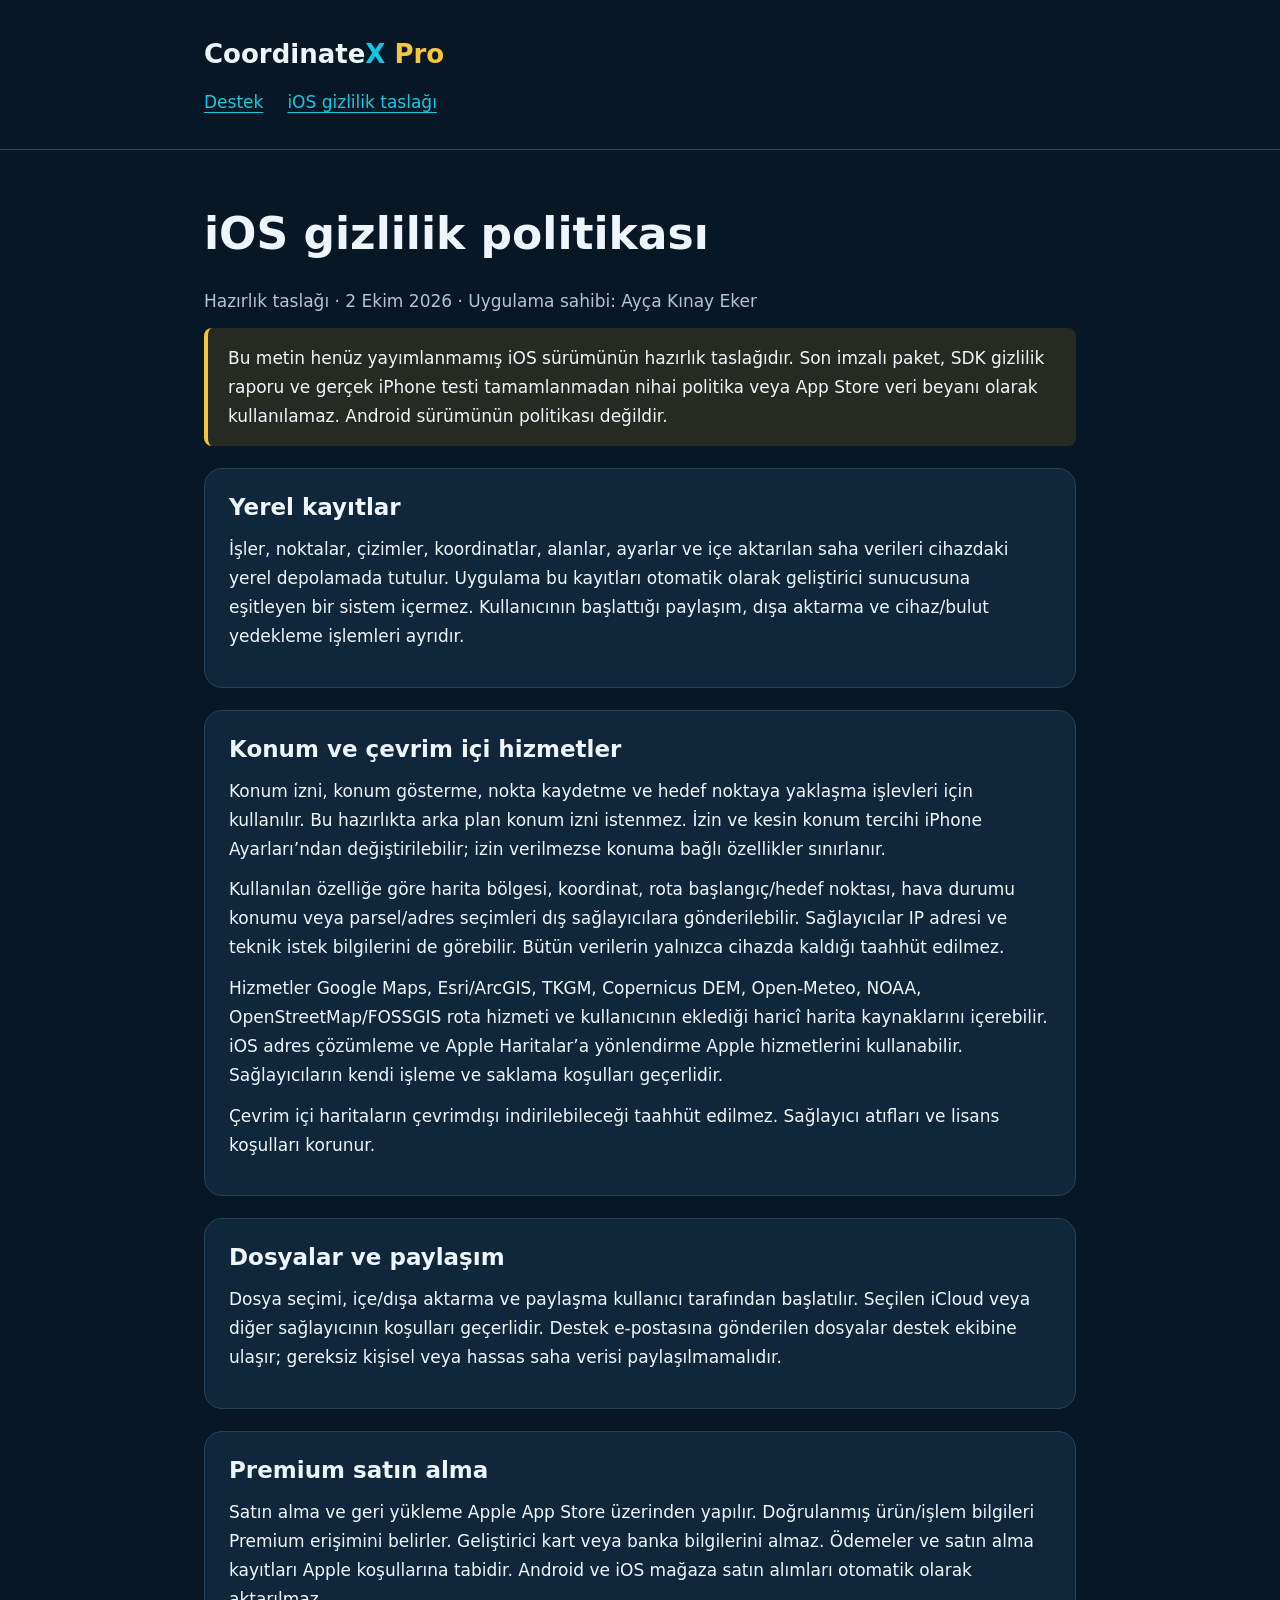
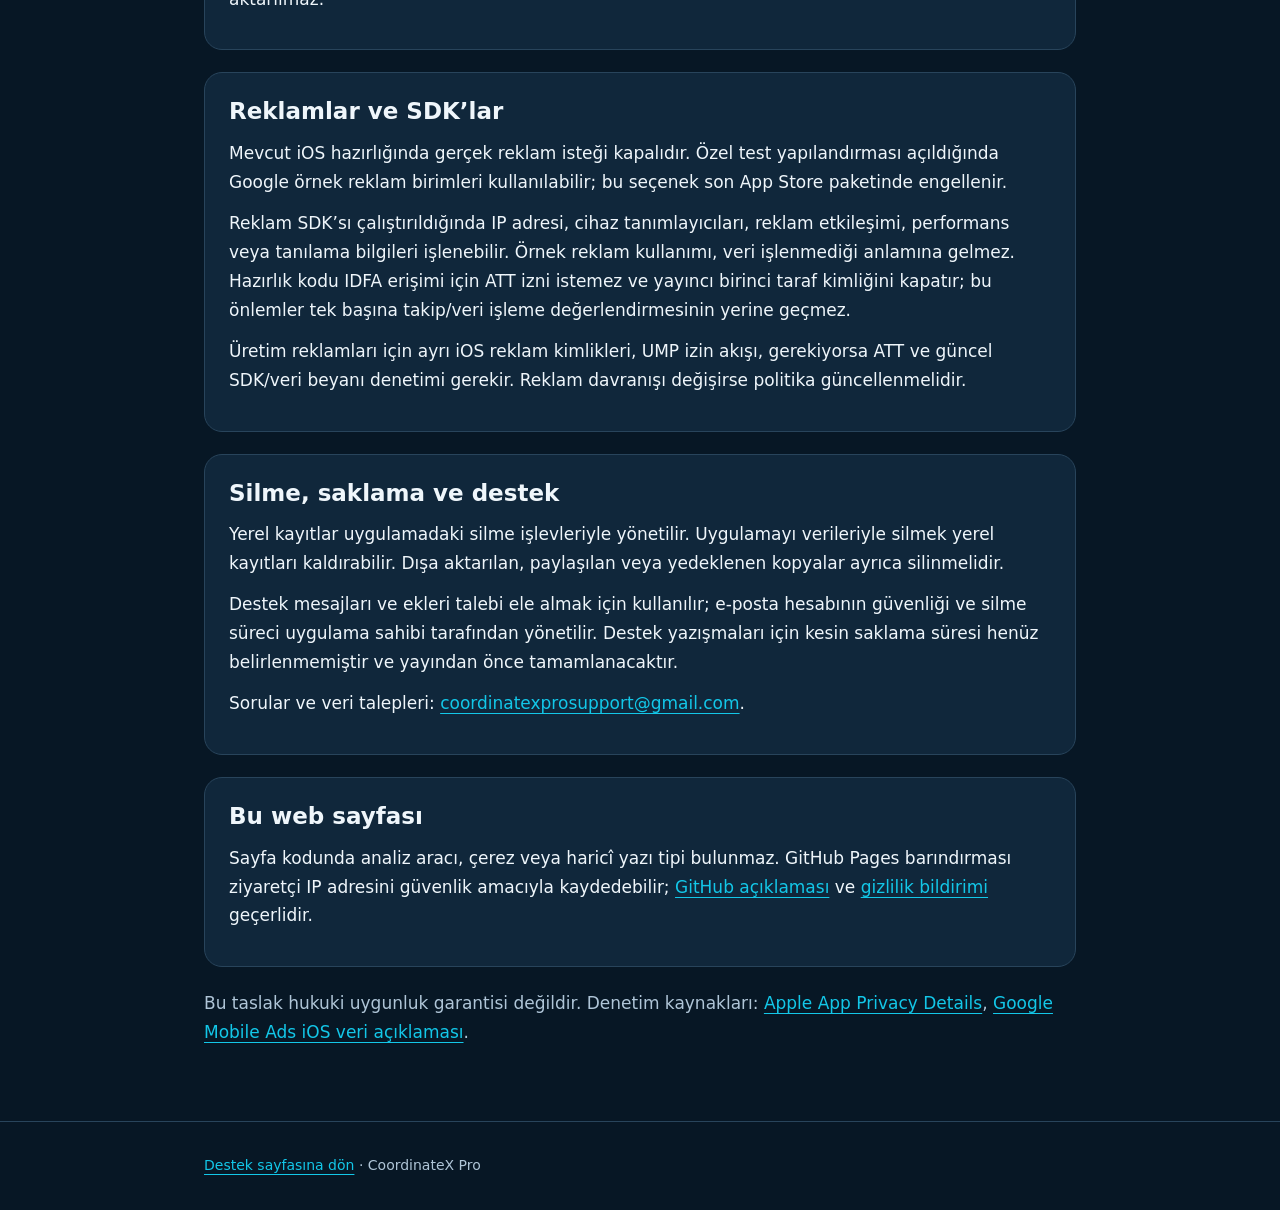
==== privacy.html @ 8caf27b2 "Publish support page and clearly marked iOS privacy draft" ====
<!doctype html>
<html lang="tr">
<head><meta charset="utf-8"><meta name="viewport" content="width=device-width,initial-scale=1"><meta name="robots" content="noindex"><title>CoordinateX Pro — iOS Gizlilik Taslağı</title><link rel="stylesheet" href="styles.css"></head>
<body>
<header><div class="wrap"><a class="brand" href="index.html">Coordinate<span>X</span> <em>Pro</em></a><nav aria-label="Ana menü"><a href="index.html">Destek</a><a href="privacy.html" aria-current="page">iOS gizlilik taslağı</a></nav></div></header>
<main class="wrap"><h1>iOS gizlilik politikası</h1><p class="meta">Hazırlık taslağı · 2 Ekim 2026 · Uygulama sahibi: Ayça Kınay Eker</p>
<div class="notice">Bu metin henüz yayımlanmamış iOS sürümünün hazırlık taslağıdır. Son imzalı paket, SDK gizlilik raporu ve gerçek iPhone testi tamamlanmadan nihai politika veya App Store veri beyanı olarak kullanılamaz. Android sürümünün politikası değildir.</div>
<section class="card"><h2>Yerel kayıtlar</h2><p>İşler, noktalar, çizimler, koordinatlar, alanlar, ayarlar ve içe aktarılan saha verileri cihazdaki yerel depolamada tutulur. Uygulama bu kayıtları otomatik olarak geliştirici sunucusuna eşitleyen bir sistem içermez. Kullanıcının başlattığı paylaşım, dışa aktarma ve cihaz/bulut yedekleme işlemleri ayrıdır.</p></section>
<section class="card"><h2>Konum ve çevrim içi hizmetler</h2><p>Konum izni, konum gösterme, nokta kaydetme ve hedef noktaya yaklaşma işlevleri için kullanılır. Bu hazırlıkta arka plan konum izni istenmez. İzin ve kesin konum tercihi iPhone Ayarları’ndan değiştirilebilir; izin verilmezse konuma bağlı özellikler sınırlanır.</p><p>Kullanılan özelliğe göre harita bölgesi, koordinat, rota başlangıç/hedef noktası, hava durumu konumu veya parsel/adres seçimleri dış sağlayıcılara gönderilebilir. Sağlayıcılar IP adresi ve teknik istek bilgilerini de görebilir. Bütün verilerin yalnızca cihazda kaldığı taahhüt edilmez.</p><p>Hizmetler Google Maps, Esri/ArcGIS, TKGM, Copernicus DEM, Open-Meteo, NOAA, OpenStreetMap/FOSSGIS rota hizmeti ve kullanıcının eklediği haricî harita kaynaklarını içerebilir. iOS adres çözümleme ve Apple Haritalar’a yönlendirme Apple hizmetlerini kullanabilir. Sağlayıcıların kendi işleme ve saklama koşulları geçerlidir.</p><p>Çevrim içi haritaların çevrimdışı indirilebileceği taahhüt edilmez. Sağlayıcı atıfları ve lisans koşulları korunur.</p></section>
<section class="card"><h2>Dosyalar ve paylaşım</h2><p>Dosya seçimi, içe/dışa aktarma ve paylaşma kullanıcı tarafından başlatılır. Seçilen iCloud veya diğer sağlayıcının koşulları geçerlidir. Destek e-postasına gönderilen dosyalar destek ekibine ulaşır; gereksiz kişisel veya hassas saha verisi paylaşılmamalıdır.</p></section>
<section class="card"><h2>Premium satın alma</h2><p>Satın alma ve geri yükleme Apple App Store üzerinden yapılır. Doğrulanmış ürün/işlem bilgileri Premium erişimini belirler. Geliştirici kart veya banka bilgilerini almaz. Ödemeler ve satın alma kayıtları Apple koşullarına tabidir. Android ve iOS mağaza satın alımları otomatik olarak aktarılmaz.</p></section>
<section class="card"><h2>Reklamlar ve SDK’lar</h2><p>Mevcut iOS hazırlığında gerçek reklam isteği kapalıdır. Özel test yapılandırması açıldığında Google örnek reklam birimleri kullanılabilir; bu seçenek son App Store paketinde engellenir.</p><p>Reklam SDK’sı çalıştırıldığında IP adresi, cihaz tanımlayıcıları, reklam etkileşimi, performans veya tanılama bilgileri işlenebilir. Örnek reklam kullanımı, veri işlenmediği anlamına gelmez. Hazırlık kodu IDFA erişimi için ATT izni istemez ve yayıncı birinci taraf kimliğini kapatır; bu önlemler tek başına takip/veri işleme değerlendirmesinin yerine geçmez.</p><p>Üretim reklamları için ayrı iOS reklam kimlikleri, UMP izin akışı, gerekiyorsa ATT ve güncel SDK/veri beyanı denetimi gerekir. Reklam davranışı değişirse politika güncellenmelidir.</p></section>
<section class="card"><h2>Silme, saklama ve destek</h2><p>Yerel kayıtlar uygulamadaki silme işlevleriyle yönetilir. Uygulamayı verileriyle silmek yerel kayıtları kaldırabilir. Dışa aktarılan, paylaşılan veya yedeklenen kopyalar ayrıca silinmelidir.</p><p>Destek mesajları ve ekleri talebi ele almak için kullanılır; e-posta hesabının güvenliği ve silme süreci uygulama sahibi tarafından yönetilir. Destek yazışmaları için kesin saklama süresi henüz belirlenmemiştir ve yayından önce tamamlanacaktır.</p><p>Sorular ve veri talepleri: <a href="mailto:coordinatexprosupport@gmail.com">coordinatexprosupport@gmail.com</a>.</p></section>
<section class="card"><h2>Bu web sayfası</h2><p>Sayfa kodunda analiz aracı, çerez veya haricî yazı tipi bulunmaz. GitHub Pages barındırması ziyaretçi IP adresini güvenlik amacıyla kaydedebilir; <a href="https://docs.github.com/en/pages/getting-started-with-github-pages/what-is-github-pages">GitHub açıklaması</a> ve <a href="https://docs.github.com/en/site-policy/privacy-policies/github-general-privacy-statement">gizlilik bildirimi</a> geçerlidir.</p></section>
<p class="meta">Bu taslak hukuki uygunluk garantisi değildir. Denetim kaynakları: <a href="https://developer.apple.com/app-store/app-privacy-details/">Apple App Privacy Details</a>, <a href="https://developers.google.com/admob/ios/privacy/data-disclosure">Google Mobile Ads iOS veri açıklaması</a>.</p>
</main><footer><div class="wrap"><a href="index.html">Destek sayfasına dön</a> · CoordinateX Pro</div></footer>
</body></html>
---- styles.css ----
:root { color-scheme: dark; --bg:#071725; --card:#10273b; --text:#eff6fb; --muted:#afc5d7; --cyan:#13c7e8; --gold:#f4c63c; }
* { box-sizing:border-box; }
body { margin:0; background:var(--bg); color:var(--text); font:17px/1.7 system-ui,-apple-system,"Segoe UI",sans-serif; }
.wrap { max-width:920px; margin:auto; padding:32px 24px; }
header { border-bottom:1px solid #28445b; }
.brand { font-size:26px; font-weight:750; text-decoration:none; color:var(--text); }
.brand span { color:var(--cyan); } .brand em { color:var(--gold); font-style:normal; }
nav { display:flex; gap:24px; flex-wrap:wrap; margin-top:12px; }
a { color:var(--cyan); text-underline-offset:4px; overflow-wrap:anywhere; }
h1 { font-size:clamp(30px,5vw,44px); line-height:1.2; margin:26px 0; }
h2 { font-size:23px; line-height:1.3; margin:0 0 12px; }
p { margin:12px 0; } ul { padding-left:24px; }
.lead, .meta { color:var(--muted); }
.card { background:var(--card); border:1px solid #28445b; border-radius:18px; padding:24px; margin:22px 0; }
.notice { border-left:4px solid var(--gold); background:#272a22; padding:16px 20px; border-radius:8px; }
.button { display:inline-block; background:var(--cyan); color:#052031; padding:10px 20px; border-radius:10px; font-weight:750; text-decoration:none; }
footer { border-top:1px solid #28445b; font-size:14px; color:var(--muted); margin-top:30px; }
:focus-visible { outline:3px solid var(--gold); outline-offset:4px; }
@media(max-width:480px) { .wrap { padding:24px 18px; } .card { padding:20px; } }
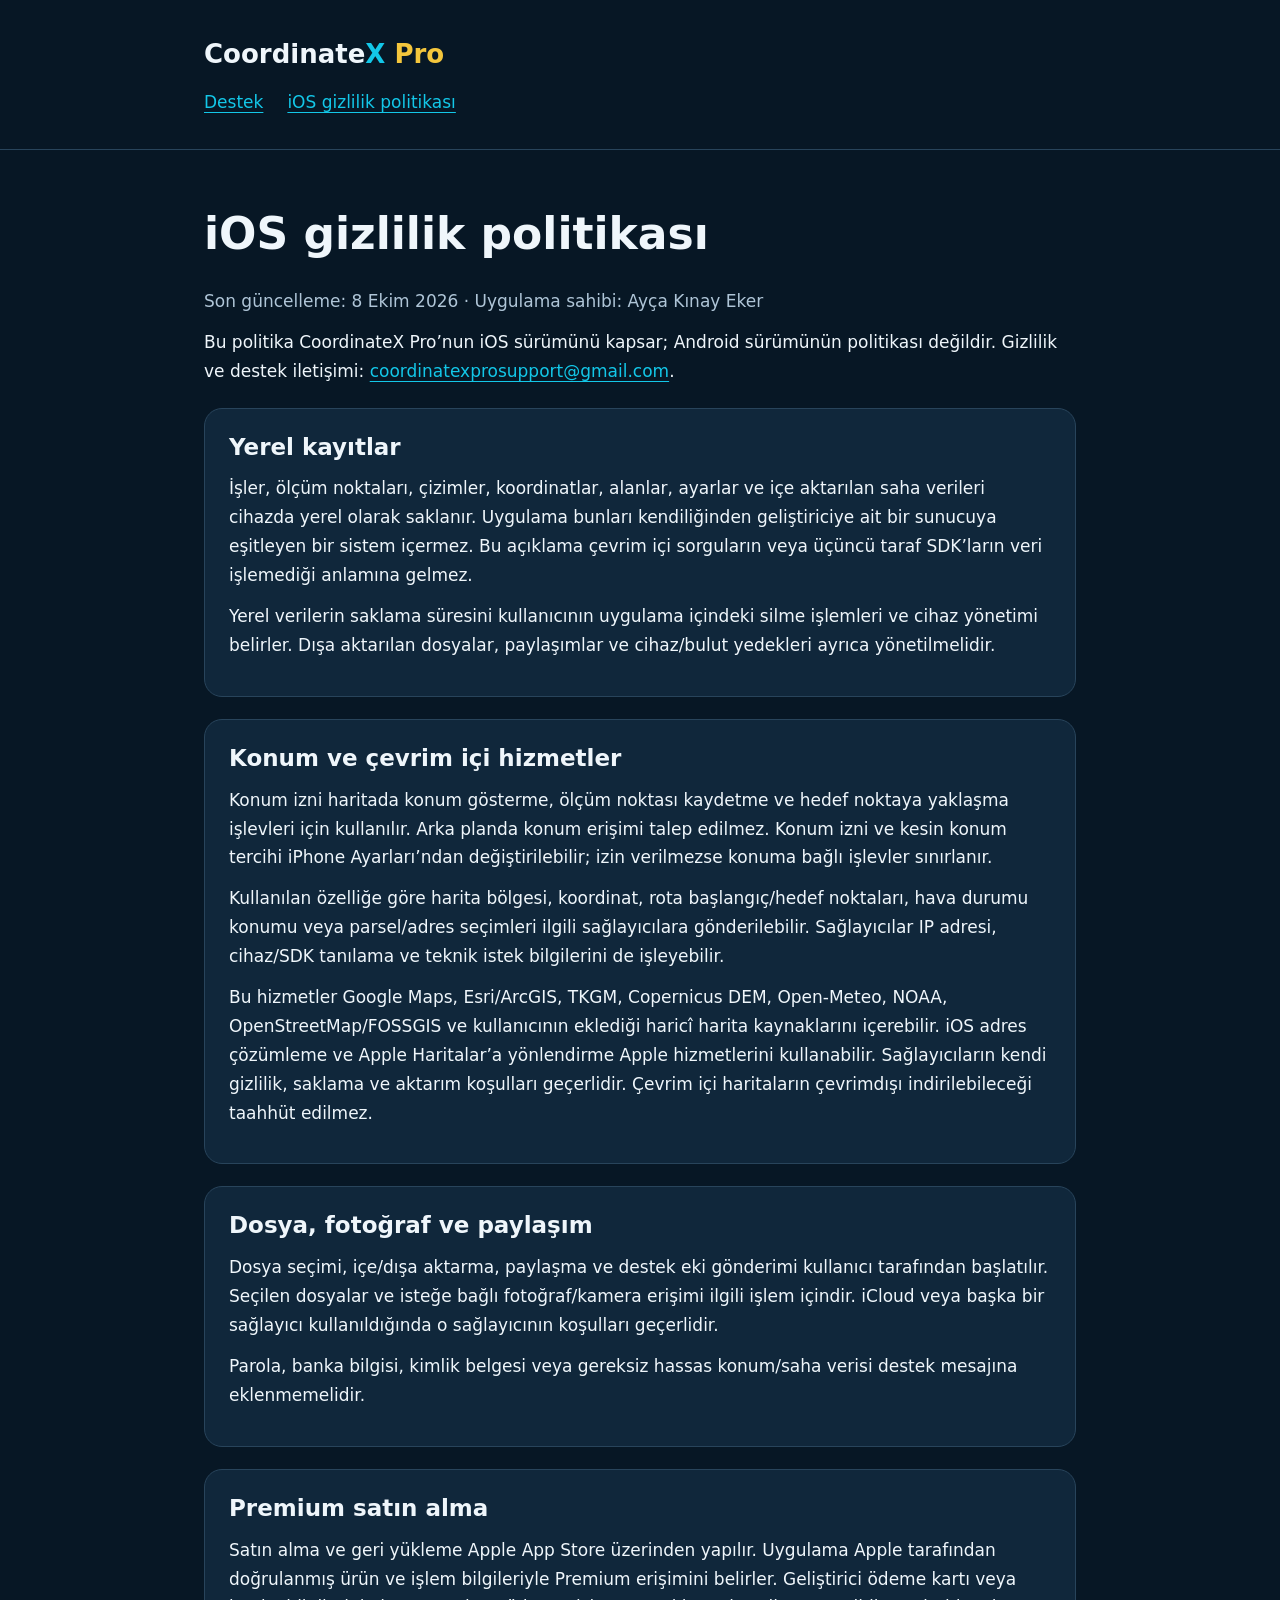
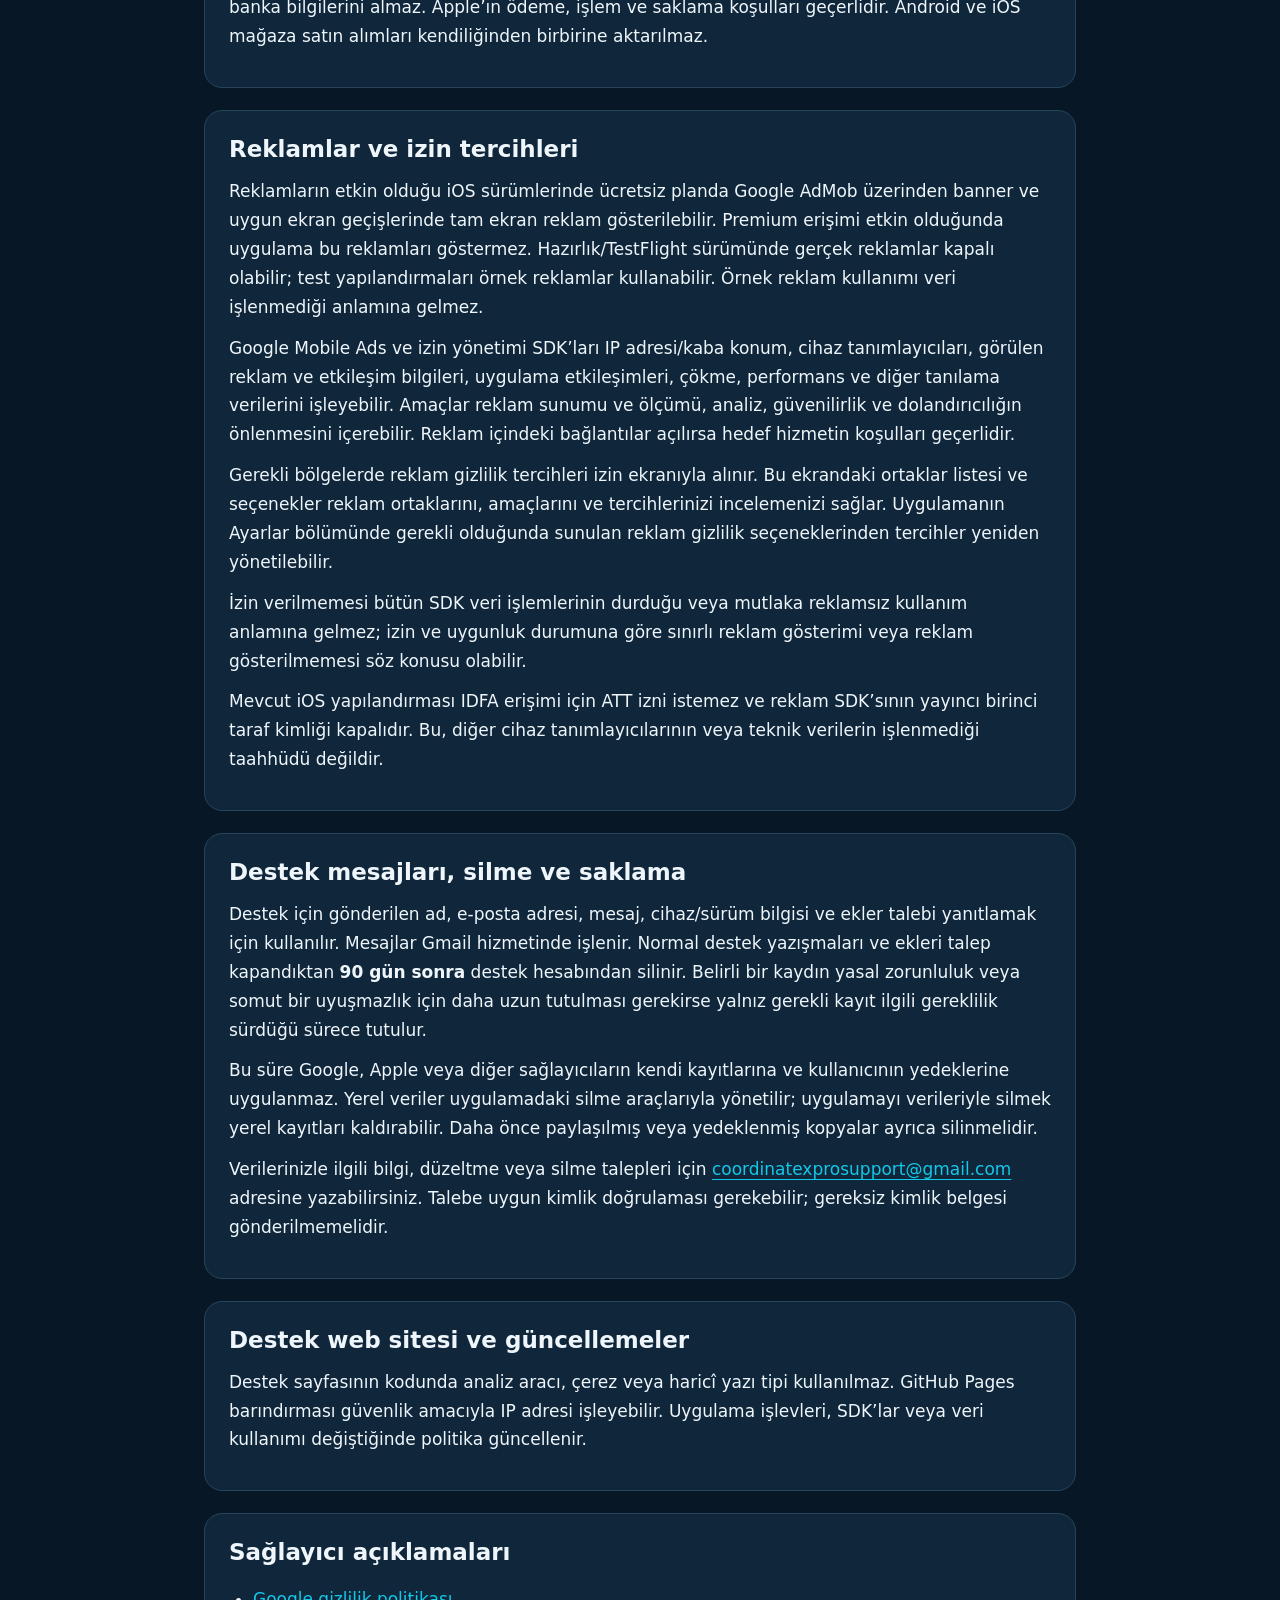
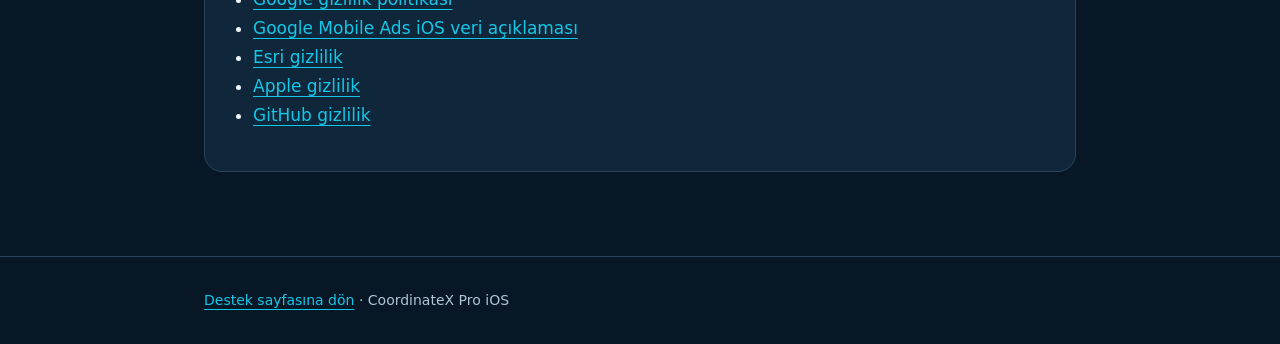
==== commit 48554dad: "Publish reviewed iOS privacy policy with 90-day support retention" ====
--- a/privacy.html
+++ b/privacy.html
@@ -1,17 +1,70 @@
 <!doctype html>
 <html lang="tr">
-<head><meta charset="utf-8"><meta name="viewport" content="width=device-width,initial-scale=1"><meta name="robots" content="noindex"><title>CoordinateX Pro — iOS Gizlilik Taslağı</title><link rel="stylesheet" href="styles.css"></head>
+<head>
+  <meta charset="utf-8">
+  <meta name="viewport" content="width=device-width,initial-scale=1">
+  <title>CoordinateX Pro — iOS Gizlilik Politikası</title>
+  <meta name="description" content="CoordinateX Pro iOS uygulamasında yerel kayıtlar, konum, reklamlar, satın alma ve gizlilik tercihleri.">
+  <link rel="stylesheet" href="styles.css">
+</head>
 <body>
-<header><div class="wrap"><a class="brand" href="index.html">Coordinate<span>X</span> <em>Pro</em></a><nav aria-label="Ana menü"><a href="index.html">Destek</a><a href="privacy.html" aria-current="page">iOS gizlilik taslağı</a></nav></div></header>
-<main class="wrap"><h1>iOS gizlilik politikası</h1><p class="meta">Hazırlık taslağı · 2 Ekim 2026 · Uygulama sahibi: Ayça Kınay Eker</p>
-<div class="notice">Bu metin henüz yayımlanmamış iOS sürümünün hazırlık taslağıdır. Son imzalı paket, SDK gizlilik raporu ve gerçek iPhone testi tamamlanmadan nihai politika veya App Store veri beyanı olarak kullanılamaz. Android sürümünün politikası değildir.</div>
-<section class="card"><h2>Yerel kayıtlar</h2><p>İşler, noktalar, çizimler, koordinatlar, alanlar, ayarlar ve içe aktarılan saha verileri cihazdaki yerel depolamada tutulur. Uygulama bu kayıtları otomatik olarak geliştirici sunucusuna eşitleyen bir sistem içermez. Kullanıcının başlattığı paylaşım, dışa aktarma ve cihaz/bulut yedekleme işlemleri ayrıdır.</p></section>
-<section class="card"><h2>Konum ve çevrim içi hizmetler</h2><p>Konum izni, konum gösterme, nokta kaydetme ve hedef noktaya yaklaşma işlevleri için kullanılır. Bu hazırlıkta arka plan konum izni istenmez. İzin ve kesin konum tercihi iPhone Ayarları’ndan değiştirilebilir; izin verilmezse konuma bağlı özellikler sınırlanır.</p><p>Kullanılan özelliğe göre harita bölgesi, koordinat, rota başlangıç/hedef noktası, hava durumu konumu veya parsel/adres seçimleri dış sağlayıcılara gönderilebilir. Sağlayıcılar IP adresi ve teknik istek bilgilerini de görebilir. Bütün verilerin yalnızca cihazda kaldığı taahhüt edilmez.</p><p>Hizmetler Google Maps, Esri/ArcGIS, TKGM, Copernicus DEM, Open-Meteo, NOAA, OpenStreetMap/FOSSGIS rota hizmeti ve kullanıcının eklediği haricî harita kaynaklarını içerebilir. iOS adres çözümleme ve Apple Haritalar’a yönlendirme Apple hizmetlerini kullanabilir. Sağlayıcıların kendi işleme ve saklama koşulları geçerlidir.</p><p>Çevrim içi haritaların çevrimdışı indirilebileceği taahhüt edilmez. Sağlayıcı atıfları ve lisans koşulları korunur.</p></section>
-<section class="card"><h2>Dosyalar ve paylaşım</h2><p>Dosya seçimi, içe/dışa aktarma ve paylaşma kullanıcı tarafından başlatılır. Seçilen iCloud veya diğer sağlayıcının koşulları geçerlidir. Destek e-postasına gönderilen dosyalar destek ekibine ulaşır; gereksiz kişisel veya hassas saha verisi paylaşılmamalıdır.</p></section>
-<section class="card"><h2>Premium satın alma</h2><p>Satın alma ve geri yükleme Apple App Store üzerinden yapılır. Doğrulanmış ürün/işlem bilgileri Premium erişimini belirler. Geliştirici kart veya banka bilgilerini almaz. Ödemeler ve satın alma kayıtları Apple koşullarına tabidir. Android ve iOS mağaza satın alımları otomatik olarak aktarılmaz.</p></section>
-<section class="card"><h2>Reklamlar ve SDK’lar</h2><p>Mevcut iOS hazırlığında gerçek reklam isteği kapalıdır. Özel test yapılandırması açıldığında Google örnek reklam birimleri kullanılabilir; bu seçenek son App Store paketinde engellenir.</p><p>Reklam SDK’sı çalıştırıldığında IP adresi, cihaz tanımlayıcıları, reklam etkileşimi, performans veya tanılama bilgileri işlenebilir. Örnek reklam kullanımı, veri işlenmediği anlamına gelmez. Hazırlık kodu IDFA erişimi için ATT izni istemez ve yayıncı birinci taraf kimliğini kapatır; bu önlemler tek başına takip/veri işleme değerlendirmesinin yerine geçmez.</p><p>Üretim reklamları için ayrı iOS reklam kimlikleri, UMP izin akışı, gerekiyorsa ATT ve güncel SDK/veri beyanı denetimi gerekir. Reklam davranışı değişirse politika güncellenmelidir.</p></section>
-<section class="card"><h2>Silme, saklama ve destek</h2><p>Yerel kayıtlar uygulamadaki silme işlevleriyle yönetilir. Uygulamayı verileriyle silmek yerel kayıtları kaldırabilir. Dışa aktarılan, paylaşılan veya yedeklenen kopyalar ayrıca silinmelidir.</p><p>Destek mesajları ve ekleri talebi ele almak için kullanılır; e-posta hesabının güvenliği ve silme süreci uygulama sahibi tarafından yönetilir. Destek yazışmaları için kesin saklama süresi henüz belirlenmemiştir ve yayından önce tamamlanacaktır.</p><p>Sorular ve veri talepleri: <a href="mailto:coordinatexprosupport@gmail.com">coordinatexprosupport@gmail.com</a>.</p></section>
-<section class="card"><h2>Bu web sayfası</h2><p>Sayfa kodunda analiz aracı, çerez veya haricî yazı tipi bulunmaz. GitHub Pages barındırması ziyaretçi IP adresini güvenlik amacıyla kaydedebilir; <a href="https://docs.github.com/en/pages/getting-started-with-github-pages/what-is-github-pages">GitHub açıklaması</a> ve <a href="https://docs.github.com/en/site-policy/privacy-policies/github-general-privacy-statement">gizlilik bildirimi</a> geçerlidir.</p></section>
-<p class="meta">Bu taslak hukuki uygunluk garantisi değildir. Denetim kaynakları: <a href="https://developer.apple.com/app-store/app-privacy-details/">Apple App Privacy Details</a>, <a href="https://developers.google.com/admob/ios/privacy/data-disclosure">Google Mobile Ads iOS veri açıklaması</a>.</p>
-</main><footer><div class="wrap"><a href="index.html">Destek sayfasına dön</a> · CoordinateX Pro</div></footer>
-</body></html>
+<header><div class="wrap">
+  <a class="brand" href="https://coordinatexprosupport-creator.github.io/coordinatexpro-support/">Coordinate<span>X</span> <em>Pro</em></a>
+  <nav aria-label="Ana menü"><a href="https://coordinatexprosupport-creator.github.io/coordinatexpro-support/">Destek</a><a href="privacy.html" aria-current="page">iOS gizlilik politikası</a></nav>
+</div></header>
+<main class="wrap">
+  <h1>iOS gizlilik politikası</h1>
+  <p class="meta">Son güncelleme: 8 Ekim 2026 · Uygulama sahibi: Ayça Kınay Eker</p>
+  <p>Bu politika CoordinateX Pro’nun iOS sürümünü kapsar; Android sürümünün politikası değildir. Gizlilik ve destek iletişimi: <a href="mailto:coordinatexprosupport@gmail.com">coordinatexprosupport@gmail.com</a>.</p>
+  <section class="card">
+    <h2>Yerel kayıtlar</h2>
+    <p>İşler, ölçüm noktaları, çizimler, koordinatlar, alanlar, ayarlar ve içe aktarılan saha verileri cihazda yerel olarak saklanır. Uygulama bunları kendiliğinden geliştiriciye ait bir sunucuya eşitleyen bir sistem içermez. Bu açıklama çevrim içi sorguların veya üçüncü taraf SDK’ların veri işlemediği anlamına gelmez.</p>
+    <p>Yerel verilerin saklama süresini kullanıcının uygulama içindeki silme işlemleri ve cihaz yönetimi belirler. Dışa aktarılan dosyalar, paylaşımlar ve cihaz/bulut yedekleri ayrıca yönetilmelidir.</p>
+  </section>
+  <section class="card">
+    <h2>Konum ve çevrim içi hizmetler</h2>
+    <p>Konum izni haritada konum gösterme, ölçüm noktası kaydetme ve hedef noktaya yaklaşma işlevleri için kullanılır. Arka planda konum erişimi talep edilmez. Konum izni ve kesin konum tercihi iPhone Ayarları’ndan değiştirilebilir; izin verilmezse konuma bağlı işlevler sınırlanır.</p>
+    <p>Kullanılan özelliğe göre harita bölgesi, koordinat, rota başlangıç/hedef noktaları, hava durumu konumu veya parsel/adres seçimleri ilgili sağlayıcılara gönderilebilir. Sağlayıcılar IP adresi, cihaz/SDK tanılama ve teknik istek bilgilerini de işleyebilir.</p>
+    <p>Bu hizmetler Google Maps, Esri/ArcGIS, TKGM, Copernicus DEM, Open-Meteo, NOAA, OpenStreetMap/FOSSGIS ve kullanıcının eklediği haricî harita kaynaklarını içerebilir. iOS adres çözümleme ve Apple Haritalar’a yönlendirme Apple hizmetlerini kullanabilir. Sağlayıcıların kendi gizlilik, saklama ve aktarım koşulları geçerlidir. Çevrim içi haritaların çevrimdışı indirilebileceği taahhüt edilmez.</p>
+  </section>
+  <section class="card">
+    <h2>Dosya, fotoğraf ve paylaşım</h2>
+    <p>Dosya seçimi, içe/dışa aktarma, paylaşma ve destek eki gönderimi kullanıcı tarafından başlatılır. Seçilen dosyalar ve isteğe bağlı fotoğraf/kamera erişimi ilgili işlem içindir. iCloud veya başka bir sağlayıcı kullanıldığında o sağlayıcının koşulları geçerlidir.</p>
+    <p>Parola, banka bilgisi, kimlik belgesi veya gereksiz hassas konum/saha verisi destek mesajına eklenmemelidir.</p>
+  </section>
+  <section class="card">
+    <h2>Premium satın alma</h2>
+    <p>Satın alma ve geri yükleme Apple App Store üzerinden yapılır. Uygulama Apple tarafından doğrulanmış ürün ve işlem bilgileriyle Premium erişimini belirler. Geliştirici ödeme kartı veya banka bilgilerini almaz. Apple’ın ödeme, işlem ve saklama koşulları geçerlidir. Android ve iOS mağaza satın alımları kendiliğinden birbirine aktarılmaz.</p>
+  </section>
+  <section class="card" id="reklamlar">
+    <h2>Reklamlar ve izin tercihleri</h2>
+    <p>Reklamların etkin olduğu iOS sürümlerinde ücretsiz planda Google AdMob üzerinden banner ve uygun ekran geçişlerinde tam ekran reklam gösterilebilir. Premium erişimi etkin olduğunda uygulama bu reklamları göstermez. Hazırlık/TestFlight sürümünde gerçek reklamlar kapalı olabilir; test yapılandırmaları örnek reklamlar kullanabilir. Örnek reklam kullanımı veri işlenmediği anlamına gelmez.</p>
+    <p>Google Mobile Ads ve izin yönetimi SDK’ları IP adresi/kaba konum, cihaz tanımlayıcıları, görülen reklam ve etkileşim bilgileri, uygulama etkileşimleri, çökme, performans ve diğer tanılama verilerini işleyebilir. Amaçlar reklam sunumu ve ölçümü, analiz, güvenilirlik ve dolandırıcılığın önlenmesini içerebilir. Reklam içindeki bağlantılar açılırsa hedef hizmetin koşulları geçerlidir.</p>
+    <p>Gerekli bölgelerde reklam gizlilik tercihleri izin ekranıyla alınır. Bu ekrandaki ortaklar listesi ve seçenekler reklam ortaklarını, amaçlarını ve tercihlerinizi incelemenizi sağlar. Uygulamanın Ayarlar bölümünde gerekli olduğunda sunulan reklam gizlilik seçeneklerinden tercihler yeniden yönetilebilir.</p>
+    <p>İzin verilmemesi bütün SDK veri işlemlerinin durduğu veya mutlaka reklamsız kullanım anlamına gelmez; izin ve uygunluk durumuna göre sınırlı reklam gösterimi veya reklam gösterilmemesi söz konusu olabilir.</p>
+    <p>Mevcut iOS yapılandırması IDFA erişimi için ATT izni istemez ve reklam SDK’sının yayıncı birinci taraf kimliği kapalıdır. Bu, diğer cihaz tanımlayıcılarının veya teknik verilerin işlenmediği taahhüdü değildir.</p>
+  </section>
+  <section class="card" id="saklama">
+    <h2>Destek mesajları, silme ve saklama</h2>
+    <p>Destek için gönderilen ad, e-posta adresi, mesaj, cihaz/sürüm bilgisi ve ekler talebi yanıtlamak için kullanılır. Mesajlar Gmail hizmetinde işlenir. Normal destek yazışmaları ve ekleri talep kapandıktan <strong>90 gün sonra</strong> destek hesabından silinir. Belirli bir kaydın yasal zorunluluk veya somut bir uyuşmazlık için daha uzun tutulması gerekirse yalnız gerekli kayıt ilgili gereklilik sürdüğü sürece tutulur.</p>
+    <p>Bu süre Google, Apple veya diğer sağlayıcıların kendi kayıtlarına ve kullanıcının yedeklerine uygulanmaz. Yerel veriler uygulamadaki silme araçlarıyla yönetilir; uygulamayı verileriyle silmek yerel kayıtları kaldırabilir. Daha önce paylaşılmış veya yedeklenmiş kopyalar ayrıca silinmelidir.</p>
+    <p>Verilerinizle ilgili bilgi, düzeltme veya silme talepleri için <a href="mailto:coordinatexprosupport@gmail.com">coordinatexprosupport@gmail.com</a> adresine yazabilirsiniz. Talebe uygun kimlik doğrulaması gerekebilir; gereksiz kimlik belgesi gönderilmemelidir.</p>
+  </section>
+  <section class="card">
+    <h2>Destek web sitesi ve güncellemeler</h2>
+    <p>Destek sayfasının kodunda analiz aracı, çerez veya haricî yazı tipi kullanılmaz. GitHub Pages barındırması güvenlik amacıyla IP adresi işleyebilir. Uygulama işlevleri, SDK’lar veya veri kullanımı değiştiğinde politika güncellenir.</p>
+  </section>
+  <section class="card">
+    <h2>Sağlayıcı açıklamaları</h2>
+    <ul>
+      <li><a href="https://policies.google.com/privacy">Google gizlilik politikası</a></li>
+      <li><a href="https://developers.google.com/admob/ios/privacy/data-disclosure">Google Mobile Ads iOS veri açıklaması</a></li>
+      <li><a href="https://www.esri.com/en-us/privacy/overview">Esri gizlilik</a></li>
+      <li><a href="https://www.apple.com/legal/privacy/">Apple gizlilik</a></li>
+      <li><a href="https://docs.github.com/en/site-policy/privacy-policies/github-general-privacy-statement">GitHub gizlilik</a></li>
+    </ul>
+  </section>
+</main>
+<footer><div class="wrap"><a href="https://coordinatexprosupport-creator.github.io/coordinatexpro-support/">Destek sayfasına dön</a> · CoordinateX Pro iOS</div></footer>
+</body>
+</html>
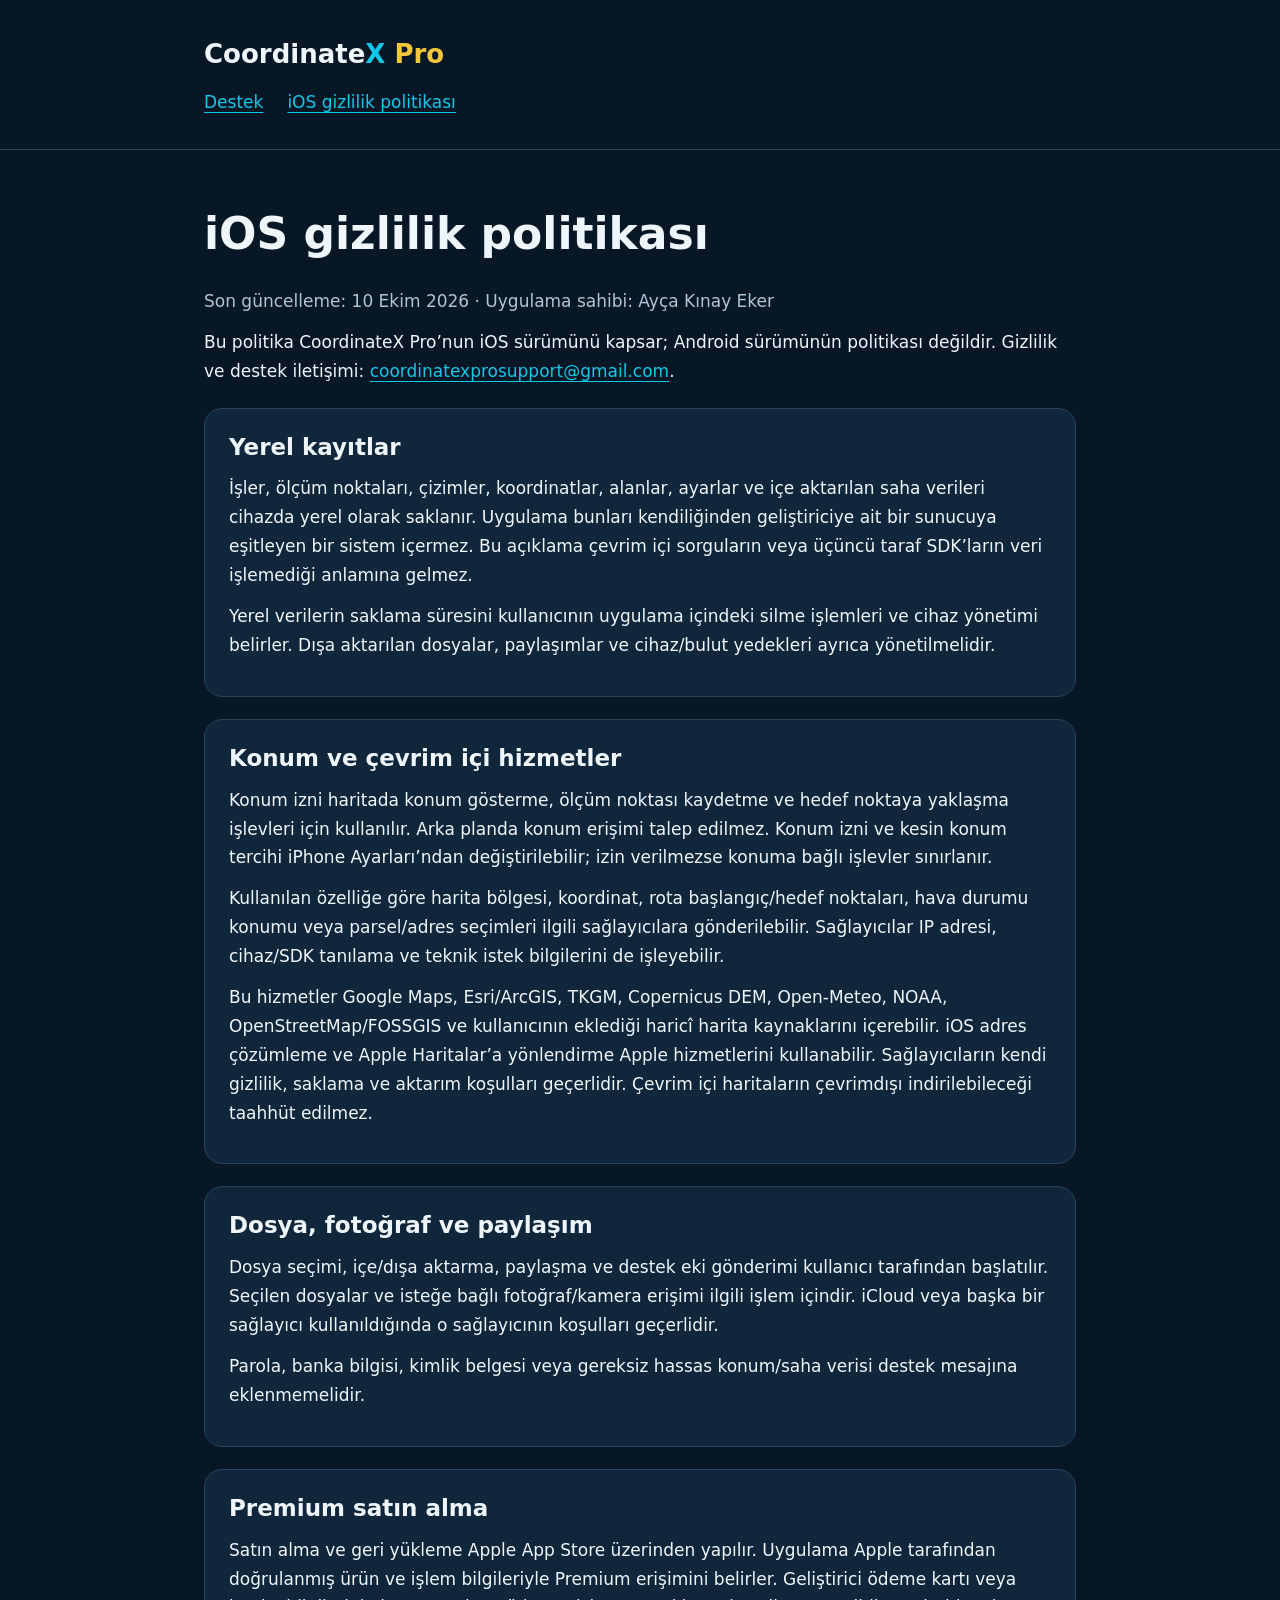
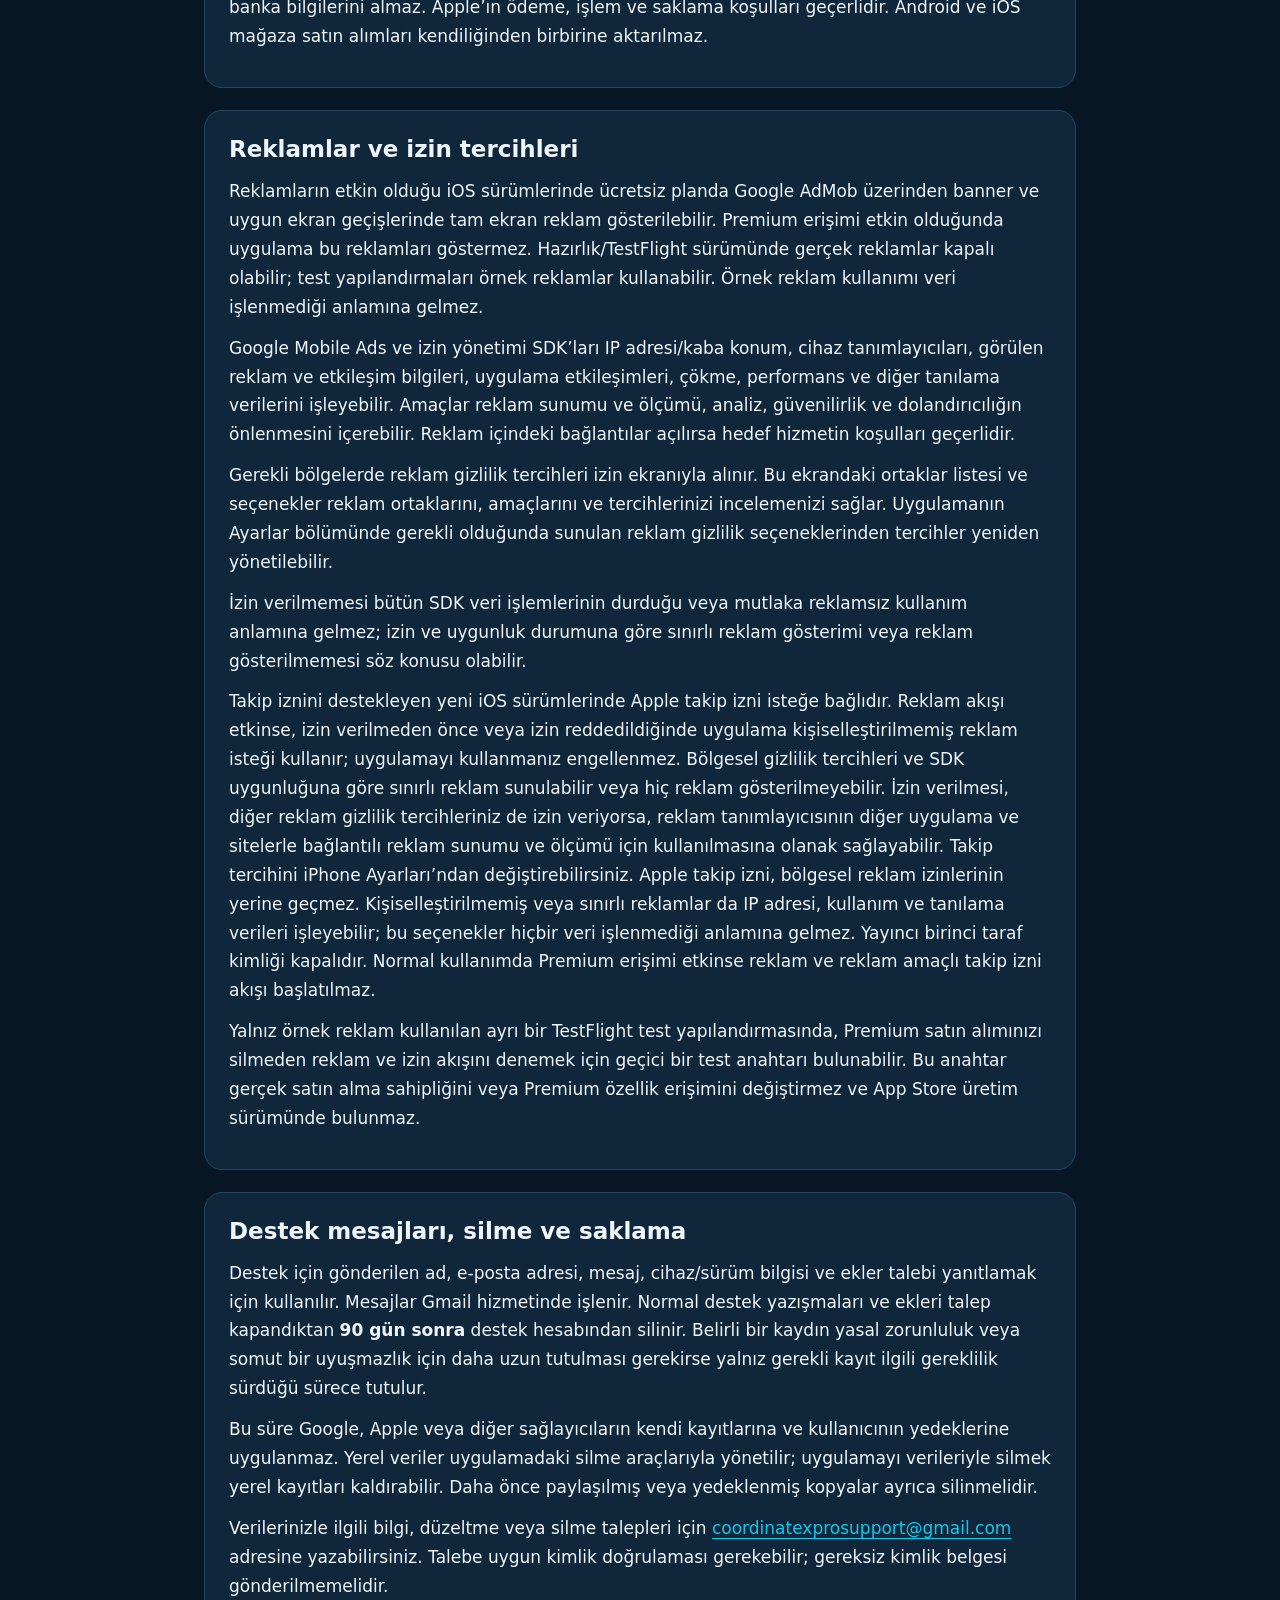
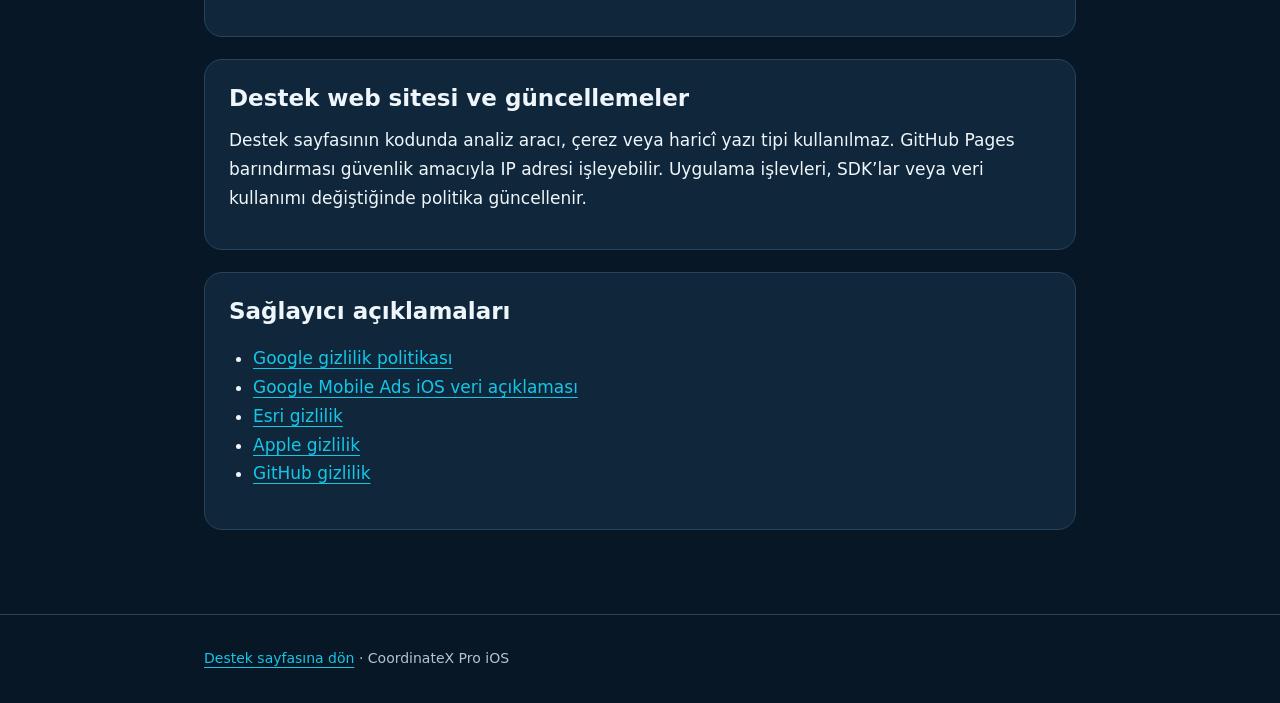
==== commit 27796e5c: "Update iOS privacy policy for optional ATT and TestFlight QA" ====
--- a/privacy.html
+++ b/privacy.html
@@ -14,7 +14,7 @@
 </div></header>
 <main class="wrap">
   <h1>iOS gizlilik politikası</h1>
-  <p class="meta">Son güncelleme: 8 Ekim 2026 · Uygulama sahibi: Ayça Kınay Eker</p>
+  <p class="meta">Son güncelleme: 10 Ekim 2026 · Uygulama sahibi: Ayça Kınay Eker</p>
   <p>Bu politika CoordinateX Pro’nun iOS sürümünü kapsar; Android sürümünün politikası değildir. Gizlilik ve destek iletişimi: <a href="mailto:coordinatexprosupport@gmail.com">coordinatexprosupport@gmail.com</a>.</p>
   <section class="card">
     <h2>Yerel kayıtlar</h2>
@@ -42,7 +42,8 @@
     <p>Google Mobile Ads ve izin yönetimi SDK’ları IP adresi/kaba konum, cihaz tanımlayıcıları, görülen reklam ve etkileşim bilgileri, uygulama etkileşimleri, çökme, performans ve diğer tanılama verilerini işleyebilir. Amaçlar reklam sunumu ve ölçümü, analiz, güvenilirlik ve dolandırıcılığın önlenmesini içerebilir. Reklam içindeki bağlantılar açılırsa hedef hizmetin koşulları geçerlidir.</p>
     <p>Gerekli bölgelerde reklam gizlilik tercihleri izin ekranıyla alınır. Bu ekrandaki ortaklar listesi ve seçenekler reklam ortaklarını, amaçlarını ve tercihlerinizi incelemenizi sağlar. Uygulamanın Ayarlar bölümünde gerekli olduğunda sunulan reklam gizlilik seçeneklerinden tercihler yeniden yönetilebilir.</p>
     <p>İzin verilmemesi bütün SDK veri işlemlerinin durduğu veya mutlaka reklamsız kullanım anlamına gelmez; izin ve uygunluk durumuna göre sınırlı reklam gösterimi veya reklam gösterilmemesi söz konusu olabilir.</p>
-    <p>Mevcut iOS yapılandırması IDFA erişimi için ATT izni istemez ve reklam SDK’sının yayıncı birinci taraf kimliği kapalıdır. Bu, diğer cihaz tanımlayıcılarının veya teknik verilerin işlenmediği taahhüdü değildir.</p>
+    <p>Takip iznini destekleyen yeni iOS sürümlerinde Apple takip izni isteğe bağlıdır. Reklam akışı etkinse, izin verilmeden önce veya izin reddedildiğinde uygulama kişiselleştirilmemiş reklam isteği kullanır; uygulamayı kullanmanız engellenmez. Bölgesel gizlilik tercihleri ve SDK uygunluğuna göre sınırlı reklam sunulabilir veya hiç reklam gösterilmeyebilir. İzin verilmesi, diğer reklam gizlilik tercihleriniz de izin veriyorsa, reklam tanımlayıcısının diğer uygulama ve sitelerle bağlantılı reklam sunumu ve ölçümü için kullanılmasına olanak sağlayabilir. Takip tercihini iPhone Ayarları’ndan değiştirebilirsiniz. Apple takip izni, bölgesel reklam izinlerinin yerine geçmez. Kişiselleştirilmemiş veya sınırlı reklamlar da IP adresi, kullanım ve tanılama verileri işleyebilir; bu seçenekler hiçbir veri işlenmediği anlamına gelmez. Yayıncı birinci taraf kimliği kapalıdır. Normal kullanımda Premium erişimi etkinse reklam ve reklam amaçlı takip izni akışı başlatılmaz.</p>
+    <p>Yalnız örnek reklam kullanılan ayrı bir TestFlight test yapılandırmasında, Premium satın alımınızı silmeden reklam ve izin akışını denemek için geçici bir test anahtarı bulunabilir. Bu anahtar gerçek satın alma sahipliğini veya Premium özellik erişimini değiştirmez ve App Store üretim sürümünde bulunmaz.</p>
   </section>
   <section class="card" id="saklama">
     <h2>Destek mesajları, silme ve saklama</h2>
